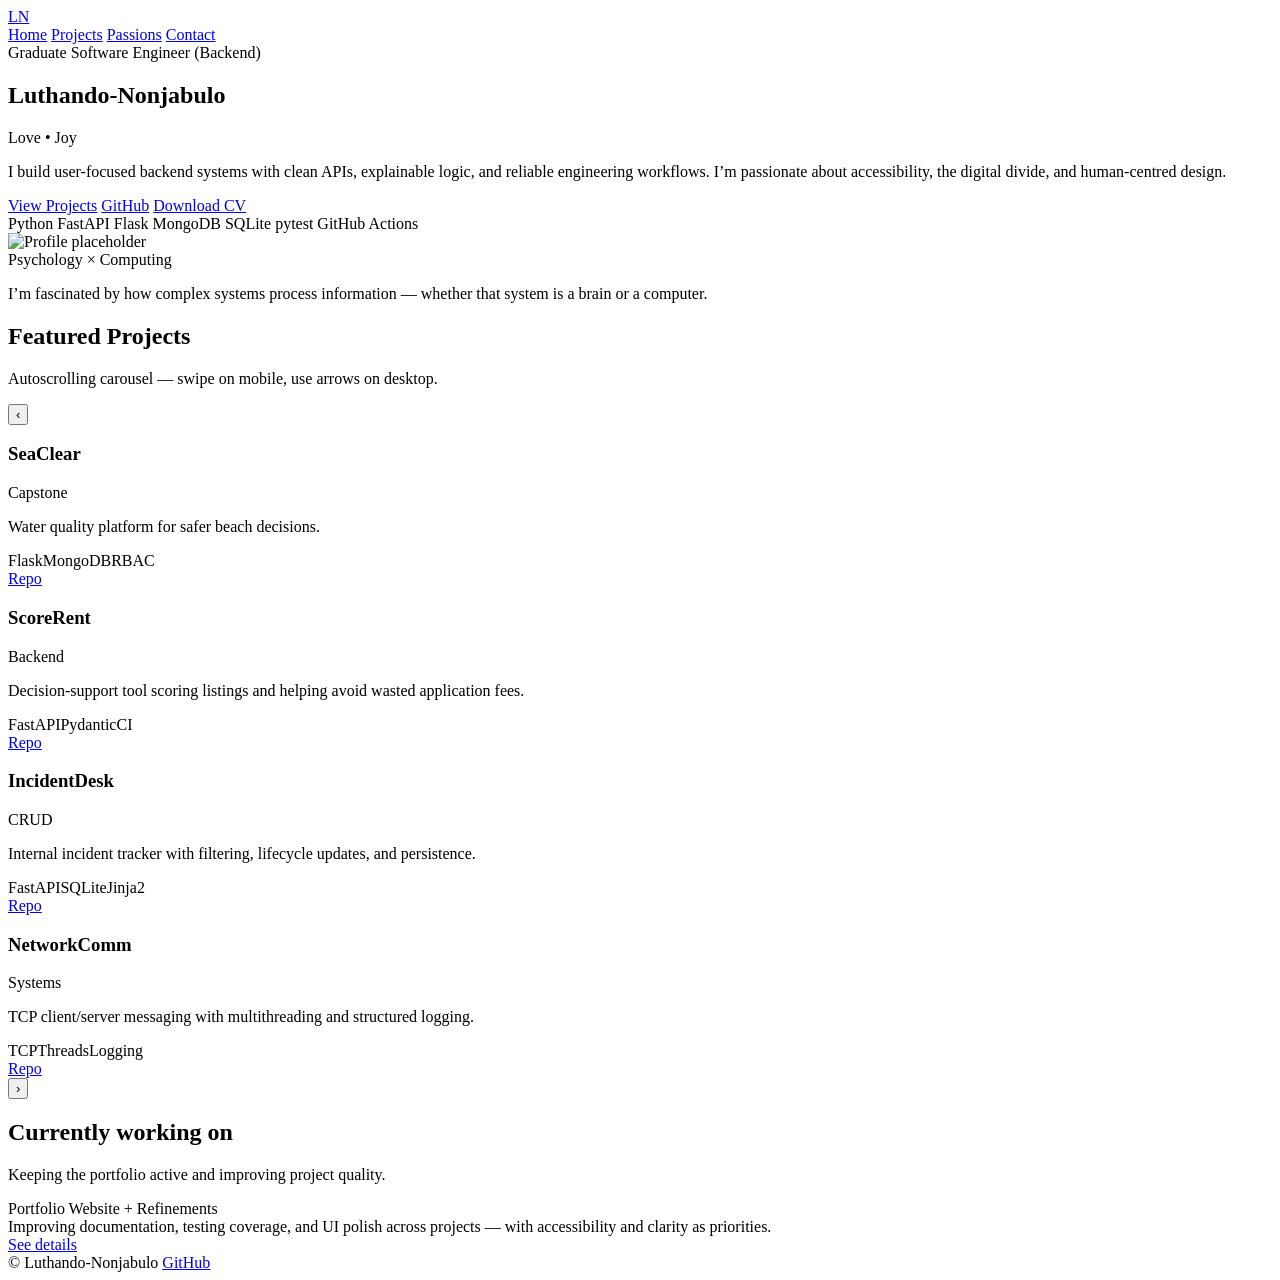
==== index.html @ ac58a19a "Add files via upload" ====
<!DOCTYPE html>
<html lang="en">
<head>
  <meta charset="UTF-8" />
  <meta name="viewport" content="width=device-width, initial-scale=1.0" />
  <title>Luthando-Nonjabulo | Portfolio</title>
  <link rel="stylesheet" href="static/styles.css" />
</head>
<body>
  <nav class="nav">
    <div class="nav__inner">
      <a class="nav__brand" href="index.html">LN</a>
      <div class="nav__links">
        <a class="nav__link active" href="index.html">Home</a>
        <a class="nav__link" href="projects.html">Projects</a>
        <a class="nav__link" href="passions.html">Passions</a>
        <a class="nav__link" href="contact.html">Contact</a>
      </div>
    </div>
  </nav>

  <main class="container">
    <section class="hero">
      <div class="hero__left">
        <div class="hero__eyebrow">Graduate Software Engineer (Backend)</div>
        <h1 class="hero__title">Luthando-Nonjabulo</h1>
        <div class="hero__subtitle">Love • Joy</div>

        <p class="hero__desc">
          I build user-focused backend systems with clean APIs, explainable logic, and reliable engineering workflows.
          I’m passionate about accessibility, the digital divide, and human-centred design.
        </p>

        <div class="hero__cta">
          <a class="btn btn--primary" href="projects.html">View Projects</a>
          <a class="btn btn--ghost" href="https://github.com/nonluthando" target="_blank" rel="noreferrer">GitHub</a>
          <a class="btn btn--ghost" href="#" aria-disabled="true" title="Add CV file later">Download CV</a>
        </div>

        <div class="hero__chips">
          <span class="chip">Python</span>
          <span class="chip">FastAPI</span>
          <span class="chip">Flask</span>
          <span class="chip">MongoDB</span>
          <span class="chip">SQLite</span>
          <span class="chip">pytest</span>
          <span class="chip">GitHub Actions</span>
        </div>
      </div>

      <div class="hero__right">
        <div class="avatar">
          <img src="assets/profile-placeholder.png" alt="Profile placeholder" />
        </div>
        <div class="hero__note">
          <div class="hero__noteTitle">Psychology × Computing</div>
          <p>
            I’m fascinated by how complex systems process information — whether that system is a brain or a computer.
          </p>
        </div>
      </div>
    </section>

    <section class="section">
      <div class="section__header">
        <h2>Featured Projects</h2>
        <p>Autoscrolling carousel — swipe on mobile, use arrows on desktop.</p>
      </div>

      <div class="carousel" data-carousel="projects">
        <button class="carousel__btn carousel__btn--left" aria-label="Previous slide">‹</button>

        <div class="carousel__viewport">
          <div class="carousel__track">
            <article class="projectCard">
              <div class="projectCard__top">
                <div class="projectCard__titleRow">
                  <h3>SeaClear</h3>
                  <span class="tag">Capstone</span>
                </div>
                <p class="muted">Water quality platform for safer beach decisions.</p>
              </div>
              <div class="projectCard__tags">
                <span class="pill">Flask</span><span class="pill">MongoDB</span><span class="pill">RBAC</span>
              </div>
              <div class="projectCard__actions">
                <a class="btn btn--small btn--primary" target="_blank" rel="noreferrer" href="https://github.com/KDVNZIMANDE/SeaClear">Repo</a>
              </div>
            </article>

            <article class="projectCard">
              <div class="projectCard__top">
                <div class="projectCard__titleRow">
                  <h3>ScoreRent</h3>
                  <span class="tag tag--teal">Backend</span>
                </div>
                <p class="muted">Decision-support tool scoring listings and helping avoid wasted application fees.</p>
              </div>
              <div class="projectCard__tags">
                <span class="pill">FastAPI</span><span class="pill">Pydantic</span><span class="pill">CI</span>
              </div>
              <div class="projectCard__actions">
                <a class="btn btn--small btn--primary" target="_blank" rel="noreferrer" href="https://github.com/nonluthando/ScoreRent">Repo</a>
              </div>
            </article>

            <article class="projectCard">
              <div class="projectCard__top">
                <div class="projectCard__titleRow">
                  <h3>IncidentDesk</h3>
                  <span class="tag">CRUD</span>
                </div>
                <p class="muted">Internal incident tracker with filtering, lifecycle updates, and persistence.</p>
              </div>
              <div class="projectCard__tags">
                <span class="pill">FastAPI</span><span class="pill">SQLite</span><span class="pill">Jinja2</span>
              </div>
              <div class="projectCard__actions">
                <a class="btn btn--small btn--primary" target="_blank" rel="noreferrer" href="https://github.com/nonluthando/IncidentDesk">Repo</a>
              </div>
            </article>

            <article class="projectCard">
              <div class="projectCard__top">
                <div class="projectCard__titleRow">
                  <h3>NetworkComm</h3>
                  <span class="tag">Systems</span>
                </div>
                <p class="muted">TCP client/server messaging with multithreading and structured logging.</p>
              </div>
              <div class="projectCard__tags">
                <span class="pill">TCP</span><span class="pill">Threads</span><span class="pill">Logging</span>
              </div>
              <div class="projectCard__actions">
                <a class="btn btn--small btn--primary" target="_blank" rel="noreferrer" href="https://github.com/nonluthando/NetworkComm">Repo</a>
              </div>
            </article>
          </div>
        </div>

        <button class="carousel__btn carousel__btn--right" aria-label="Next slide">›</button>
        <div class="carousel__dots" aria-label="Carousel navigation"></div>
      </div>
    </section>

    <section class="section">
      <div class="section__header">
        <h2>Currently working on</h2>
        <p>Keeping the portfolio active and improving project quality.</p>
      </div>

      <div class="workCard">
        <div>
          <div class="workCard__title">Portfolio Website + Refinements</div>
          <div class="workCard__desc muted">
            Improving documentation, testing coverage, and UI polish across projects — with accessibility and clarity as priorities.
          </div>
        </div>
        <a class="btn btn--small btn--ghost" href="projects.html">See details</a>
      </div>
    </section>
  </main>

  <footer class="footer">
    <div class="footer__inner container">
      <span class="muted">© <span id="year"></span> Luthando-Nonjabulo</span>
      <a class="footer__link" href="https://github.com/nonluthando" target="_blank" rel="noreferrer">GitHub</a>
    </div>
  </footer>

  <script src="static/script.js"></script>
</body>
</html>
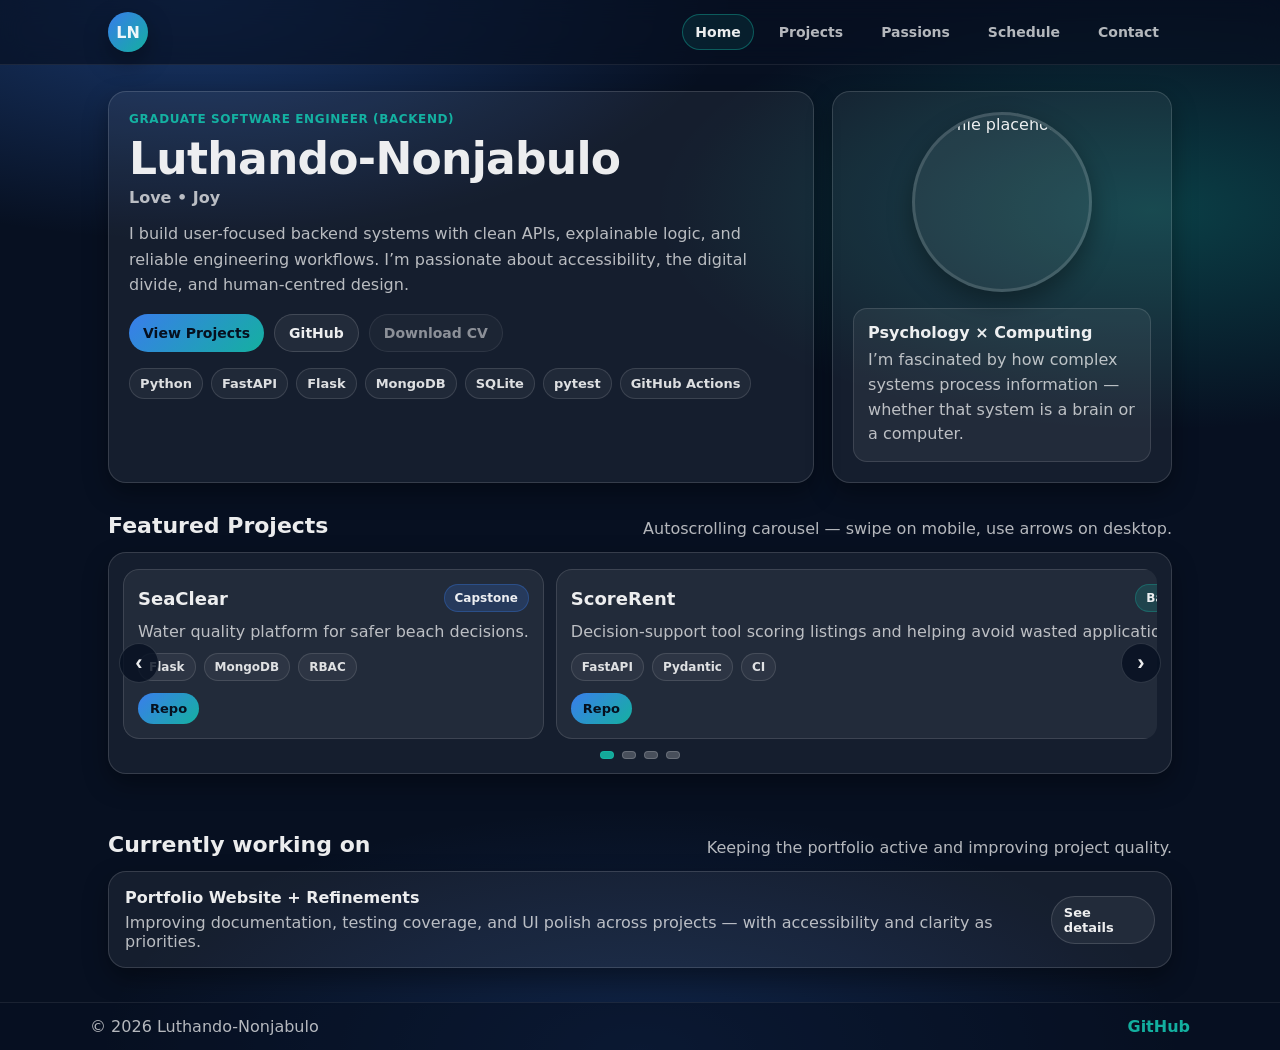
==== commit 65326100: "Add weekly schedule page for goal planning Adds an interactive weekly planner (Mon-Sun x time blocks" ====
--- a/index.html
+++ b/index.html
@@ -14,6 +14,7 @@
         <a class="nav__link active" href="index.html">Home</a>
         <a class="nav__link" href="projects.html">Projects</a>
         <a class="nav__link" href="passions.html">Passions</a>
+        <a class="nav__link" href="schedule.html">Schedule</a>
         <a class="nav__link" href="contact.html">Contact</a>
       </div>
     </div>
--- a/static/styles.css
+++ b/static/styles.css
@@ -0,0 +1,230 @@
+/* ============================
+   Luthando-Nonjabulo Portfolio
+   Blue + Teal Accent
+   ============================ */
+
+:root{
+  --bg: #071021;
+  --card: rgba(255,255,255,0.06);
+  --text: rgba(255,255,255,0.92);
+  --muted: rgba(255,255,255,0.70);
+  --border: rgba(255,255,255,0.14);
+
+  --blue: #3b82f6;
+  --teal: #14b8a6;
+
+  --shadow: 0 10px 24px rgba(0,0,0,0.35);
+  --radius: 18px;
+}
+
+*{box-sizing:border-box}
+body{
+  margin:0;
+  font-family: ui-sans-serif, system-ui, -apple-system, Segoe UI, Roboto, Arial, sans-serif;
+  color:var(--text);
+  background:
+    radial-gradient(900px 400px at 15% 0%, rgba(59,130,246,0.35), transparent 60%),
+    radial-gradient(900px 400px at 90% 20%, rgba(20,184,166,0.28), transparent 55%),
+    radial-gradient(900px 400px at 50% 100%, rgba(59,130,246,0.18), transparent 60%),
+    var(--bg);
+}
+
+.container{max-width:1100px;margin:0 auto;padding:0 18px}
+.page{padding:26px 0 60px}
+.section{padding:10px 0 34px}
+.section__header{display:flex;align-items:flex-end;justify-content:space-between;gap:18px;margin:14px 0}
+.section__header h2{margin:0;font-size:22px}
+.section__header p{margin:0;color:var(--muted);max-width:560px}
+
+.nav{position:sticky;top:0;z-index:20;backdrop-filter: blur(12px);background: rgba(7,16,33,0.68);border-bottom:1px solid rgba(255,255,255,0.08);}
+.nav__inner{max-width:1100px;margin:0 auto;padding:12px 18px;display:flex;align-items:center;justify-content:space-between;}
+.nav__brand{width:40px;height:40px;border-radius:999px;display:grid;place-items:center;color:var(--text);text-decoration:none;font-weight:800;background: linear-gradient(135deg, rgba(59,130,246,0.95), rgba(20,184,166,0.95));box-shadow: var(--shadow);}
+.nav__links{display:flex;gap:12px;flex-wrap:wrap}
+.nav__link{color:var(--muted);text-decoration:none;padding:9px 12px;border-radius:999px;border:1px solid transparent;transition: 0.2s ease;font-weight:600;font-size:14px;}
+.nav__link:hover{color:var(--text);border-color:rgba(255,255,255,0.10);background:rgba(255,255,255,0.05)}
+.nav__link.active{color:var(--text);border-color:rgba(20,184,166,0.40);background:rgba(20,184,166,0.10)}
+
+.hero{padding:26px 0 6px;display:grid;grid-template-columns: 1.35fr 0.65fr;gap:18px;}
+.hero__left,.hero__right{background: var(--card);border:1px solid var(--border);border-radius: var(--radius);padding:20px;box-shadow: var(--shadow);}
+.hero__eyebrow{color: rgba(20,184,166,0.95);font-weight:800;letter-spacing:0.6px;text-transform:uppercase;font-size:12px;}
+.hero__title{margin:10px 0 0;font-size:44px;line-height:1.05;letter-spacing:-0.7px}
+.hero__subtitle{margin-top:6px;font-size:16px;color:var(--muted);font-weight:600}
+.hero__desc{margin:14px 0 0;color:var(--muted);line-height:1.6}
+.hero__cta{margin-top:16px;display:flex;gap:10px;flex-wrap:wrap}
+.hero__chips{margin-top:16px;display:flex;gap:8px;flex-wrap:wrap}
+
+.avatar{width:100%;display:flex;justify-content:center;}
+.avatar img{width:180px;height:180px;border-radius:999px;object-fit:cover;border:3px solid rgba(255,255,255,0.14);box-shadow: var(--shadow);background: rgba(255,255,255,0.06);}
+.hero__note{margin-top:16px;padding:14px;border-radius: 14px;border:1px solid rgba(255,255,255,0.12);background: rgba(255,255,255,0.06);}
+.hero__noteTitle{font-weight:800}
+.hero__note p{margin:6px 0 0;color:var(--muted);line-height:1.55}
+
+.btn{display:inline-flex;align-items:center;justify-content:center;gap:8px;padding:10px 14px;border-radius: 999px;text-decoration:none;font-weight:800;font-size:14px;border:1px solid rgba(255,255,255,0.14);transition:0.18s ease;}
+.btn[aria-disabled="true"]{opacity:0.55;pointer-events:none}
+.btn--primary{border:none;color:#06101f;background: linear-gradient(135deg, rgba(59,130,246,0.95), rgba(20,184,166,0.95));}
+.btn--primary:hover{transform: translateY(-1px)}
+.btn--ghost{color:var(--text);background: rgba(255,255,255,0.06);}
+.btn--ghost:hover{background: rgba(255,255,255,0.10)}
+.btn--small{padding:8px 12px;font-size:13px}
+
+.chip{padding:7px 10px;border-radius:999px;border:1px solid rgba(255,255,255,0.12);background: rgba(255,255,255,0.05);font-weight:700;color:rgba(255,255,255,0.85);font-size:13px;}
+.pill{font-size:12px;font-weight:800;padding:6px 10px;border-radius:999px;border:1px solid rgba(255,255,255,0.12);background: rgba(255,255,255,0.05);color:rgba(255,255,255,0.85);}
+.tag{font-size:12px;font-weight:900;padding:6px 10px;border-radius:999px;background: rgba(59,130,246,0.18);border:1px solid rgba(59,130,246,0.30);}
+.tag--teal{background: rgba(20,184,166,0.18);border:1px solid rgba(20,184,166,0.30);}
+
+.carousel{position:relative;background: var(--card);border:1px solid var(--border);border-radius: var(--radius);padding:16px 14px 14px;box-shadow: var(--shadow);}
+.carousel__viewport{overflow:hidden;border-radius: 14px}
+.carousel__track{display:flex;gap:12px;transform: translateX(0);transition: transform 0.55s ease;will-change: transform;}
+.carousel__btn{position:absolute;top:50%;transform:translateY(-50%);width:40px;height:40px;border-radius:999px;border:1px solid rgba(255,255,255,0.14);background: rgba(7,16,33,0.82);color:var(--text);font-size:22px;font-weight:900;cursor:pointer;z-index:10;}
+.carousel__btn--left{left:10px}
+.carousel__btn--right{right:10px}
+.carousel__dots{margin-top:12px;display:flex;justify-content:center;gap:8px;}
+.dot{width:8px;height:8px;border-radius:999px;background: rgba(255,255,255,0.22);border:1px solid rgba(255,255,255,0.18);cursor:pointer;}
+.dot.active{background: rgba(20,184,166,0.90);border-color: rgba(20,184,166,0.90);}
+
+.projectCard{min-width: 320px;flex: 0 0 auto;background: rgba(255,255,255,0.06);border:1px solid rgba(255,255,255,0.12);border-radius: 16px;padding:14px;}
+.projectCard__titleRow{display:flex;align-items:center;justify-content:space-between;gap:10px;}
+.projectCard h3{margin:0;font-size:18px}
+.projectCard__top p{margin:10px 0 0}
+.projectCard__tags{margin-top:12px;display:flex;gap:8px;flex-wrap:wrap}
+.projectCard__actions{margin-top:12px}
+
+.workCard{display:flex;align-items:center;justify-content:space-between;gap:14px;padding:16px;background: var(--card);border:1px solid var(--border);border-radius: var(--radius);box-shadow: var(--shadow);}
+.workCard__title{font-weight:900;font-size:16px}
+.workCard__desc{margin-top:6px}
+
+.pageHeader{margin:18px 0 14px;padding:18px;border-radius: var(--radius);border:1px solid rgba(255,255,255,0.12);background: rgba(255,255,255,0.06);box-shadow: var(--shadow);}
+.pageHeader h1{margin:0;font-size:34px}
+.pageHeader p{margin:8px 0 0}
+
+.gridCards{display:grid;grid-template-columns:1fr;gap:14px}
+.bigProject{padding:18px;border-radius: var(--radius);border:1px solid rgba(255,255,255,0.12);background: rgba(255,255,255,0.06);box-shadow: var(--shadow);}
+.bigProject__header{display:flex;align-items:center;justify-content:space-between;gap:12px}
+.bigProject__header h2{margin:0;font-size:22px}
+.bigProject p{color:var(--muted);line-height:1.6}
+.bigProject__tags{display:flex;gap:8px;flex-wrap:wrap;margin-top:10px}
+.bigProject__actions{margin-top:12px}
+
+.passionGrid{display:grid;grid-template-columns: 1fr 1fr;gap:14px;}
+.passionCard{padding:18px;border-radius: var(--radius);border:1px solid rgba(255,255,255,0.12);background: rgba(255,255,255,0.06);box-shadow: var(--shadow);}
+.passionCard h2{margin:0}
+.passionCard p{color:var(--muted);line-height:1.6;margin:10px 0 0}
+
+.orgGrid{display:grid;grid-template-columns: repeat(4, 1fr);gap:12px;}
+.orgCard{text-decoration:none;padding:14px;border-radius: 16px;border:1px solid rgba(255,255,255,0.12);background: rgba(255,255,255,0.06);color:var(--text);transition:0.18s ease;}
+.orgCard:hover{transform: translateY(-2px);border-color: rgba(20,184,166,0.30)}
+.orgCard__title{font-weight:900}
+
+.thoughtGrid{display:grid;grid-template-columns: repeat(3, 1fr);gap:12px;}
+.thoughtCard{padding:16px;border-radius: 16px;border:1px solid rgba(255,255,255,0.12);background: rgba(255,255,255,0.06);box-shadow: var(--shadow);}
+.thoughtCard__meta{color: rgba(20,184,166,0.90);font-weight:900;font-size:12px;text-transform:uppercase;letter-spacing:0.6px;}
+.thoughtCard h3{margin:10px 0 0}
+.thoughtCard p{margin:8px 0 0}
+
+.contactGrid{display:grid;grid-template-columns: repeat(2, 1fr);gap:14px;}
+.contactCard{padding:18px;border-radius: var(--radius);border:1px solid rgba(255,255,255,0.12);background: rgba(255,255,255,0.06);box-shadow: var(--shadow);}
+.contactCard__title{font-weight:900;margin-bottom:8px}
+.contactCard a{color: rgba(20,184,166,0.95);font-weight:900;text-decoration:none}
+.contactCard a:hover{text-decoration:underline}
+
+.bullets{margin:12px 0 0;padding-left:18px;color:var(--muted);line-height:1.6}
+.bullets li{margin:5px 0}
+.muted{color:var(--muted)}
+
+.footer{border-top:1px solid rgba(255,255,255,0.08);background: rgba(7,16,33,0.55);}
+.footer__inner{display:flex;justify-content:space-between;align-items:center;padding:14px 0;}
+.footer__link{color: rgba(20,184,166,0.95);text-decoration:none;font-weight:900}
+.footer__link:hover{text-decoration:underline}
+
+/* ============================
+   Weekly Schedule
+   ============================ */
+
+.goal-excel{ --grgb: 59,130,246; }
+.goal-ai{ --grgb: 20,184,166; }
+.goal-projects{ --grgb: 139,92,246; }
+.goal-techjobs{ --grgb: 245,158,11; }
+.goal-csjobs{ --grgb: 244,63,94; }
+.goal-sourcing{ --grgb: 6,182,212; }
+.goal-describe{ --grgb: 132,204,22; }
+.goal-csnet{ --grgb: 251,146,60; }
+.goal-dataeng{ --grgb: 236,72,153; }
+
+.statGrid{display:grid;grid-template-columns: repeat(3, 1fr);gap:10px;}
+.statItem{display:flex;align-items:center;gap:8px;padding:10px 12px;border-radius: 14px;border:1px solid rgba(255,255,255,0.12);background: rgba(255,255,255,0.06);}
+.statItem__label{flex:1;font-weight:700;font-size:13px;}
+.statItem__hours{font-weight:900;color: rgba(20,184,166,0.95);font-size:13px;}
+
+.legendDot{width:12px;height:12px;border-radius:999px;flex:0 0 auto;background: rgb(var(--grgb));box-shadow: 0 0 0 3px rgba(var(--grgb), 0.20);}
+
+.scheduleToolbar{display:flex;align-items:center;justify-content:space-between;gap:12px;flex-wrap:wrap;margin:18px 0 12px;}
+.scheduleToolbar__actions{display:flex;gap:10px;flex-wrap:wrap}
+
+.scheduleScroll{overflow-x:auto;padding-bottom:6px;}
+.scheduleGrid{
+  display:grid;
+  grid-template-columns: 96px repeat(7, minmax(130px, 1fr));
+  gap:8px;
+  min-width:960px;
+}
+.scheduleGrid__corner{}
+.scheduleGrid__dayHead{
+  text-align:center;font-weight:900;font-size:13px;color:var(--muted);
+  padding:8px 4px;
+}
+.scheduleGrid__timeLabel{
+  display:flex;align-items:center;
+  font-size:12px;font-weight:700;color:var(--muted);
+  padding:4px 6px;
+}
+
+.slotCell{
+  position:relative;
+  min-height:64px;
+  border-radius: 14px;
+  border:1px dashed rgba(255,255,255,0.16);
+  background: rgba(255,255,255,0.04);
+  display:flex;align-items:center;justify-content:center;
+  padding:8px;
+  cursor:pointer;
+  transition: 0.15s ease;
+}
+.slotCell:hover{border-color: rgba(255,255,255,0.30);background: rgba(255,255,255,0.07);}
+.slotCell[class*="goal-"]{
+  border:1px solid rgba(var(--grgb), 0.45);
+  background: rgba(var(--grgb), 0.18);
+}
+.slotCell[class*="goal-"]:hover{background: rgba(var(--grgb), 0.26);}
+.slotCell__label{font-size:12px;font-weight:800;text-align:center;line-height:1.3;color:var(--text);}
+.slotCell__label--empty{color: rgba(255,255,255,0.35);font-size:18px;font-weight:900;}
+
+.cellMenu{
+  position:fixed;
+  z-index:50;min-width:210px;
+  background: rgba(7,16,33,0.98);
+  border:1px solid rgba(255,255,255,0.16);
+  border-radius: 14px;
+  padding:8px;
+  box-shadow: var(--shadow);
+  display:grid;gap:2px;
+}
+.cellMenu button{
+  display:flex;align-items:center;gap:8px;
+  padding:8px 10px;border-radius:10px;border:none;
+  background:transparent;color:var(--text);
+  cursor:pointer;text-align:left;font-size:13px;font-weight:700;
+  font-family:inherit;
+}
+.cellMenu button:hover{background: rgba(255,255,255,0.08);}
+.cellMenu__clear{color: var(--muted) !important;border-top:1px solid rgba(255,255,255,0.10);margin-top:4px;padding-top:8px !important;}
+
+@media (max-width: 980px){
+  .hero{grid-template-columns:1fr}
+  .passionGrid{grid-template-columns:1fr}
+  .orgGrid{grid-template-columns:1fr 1fr}
+  .thoughtGrid{grid-template-columns:1fr}
+  .contactGrid{grid-template-columns:1fr}
+  .projectCard{min-width: 88vw}
+  .section__header{flex-direction:column;align-items:flex-start}
+  .statGrid{grid-template-columns:1fr 1fr}
+}
